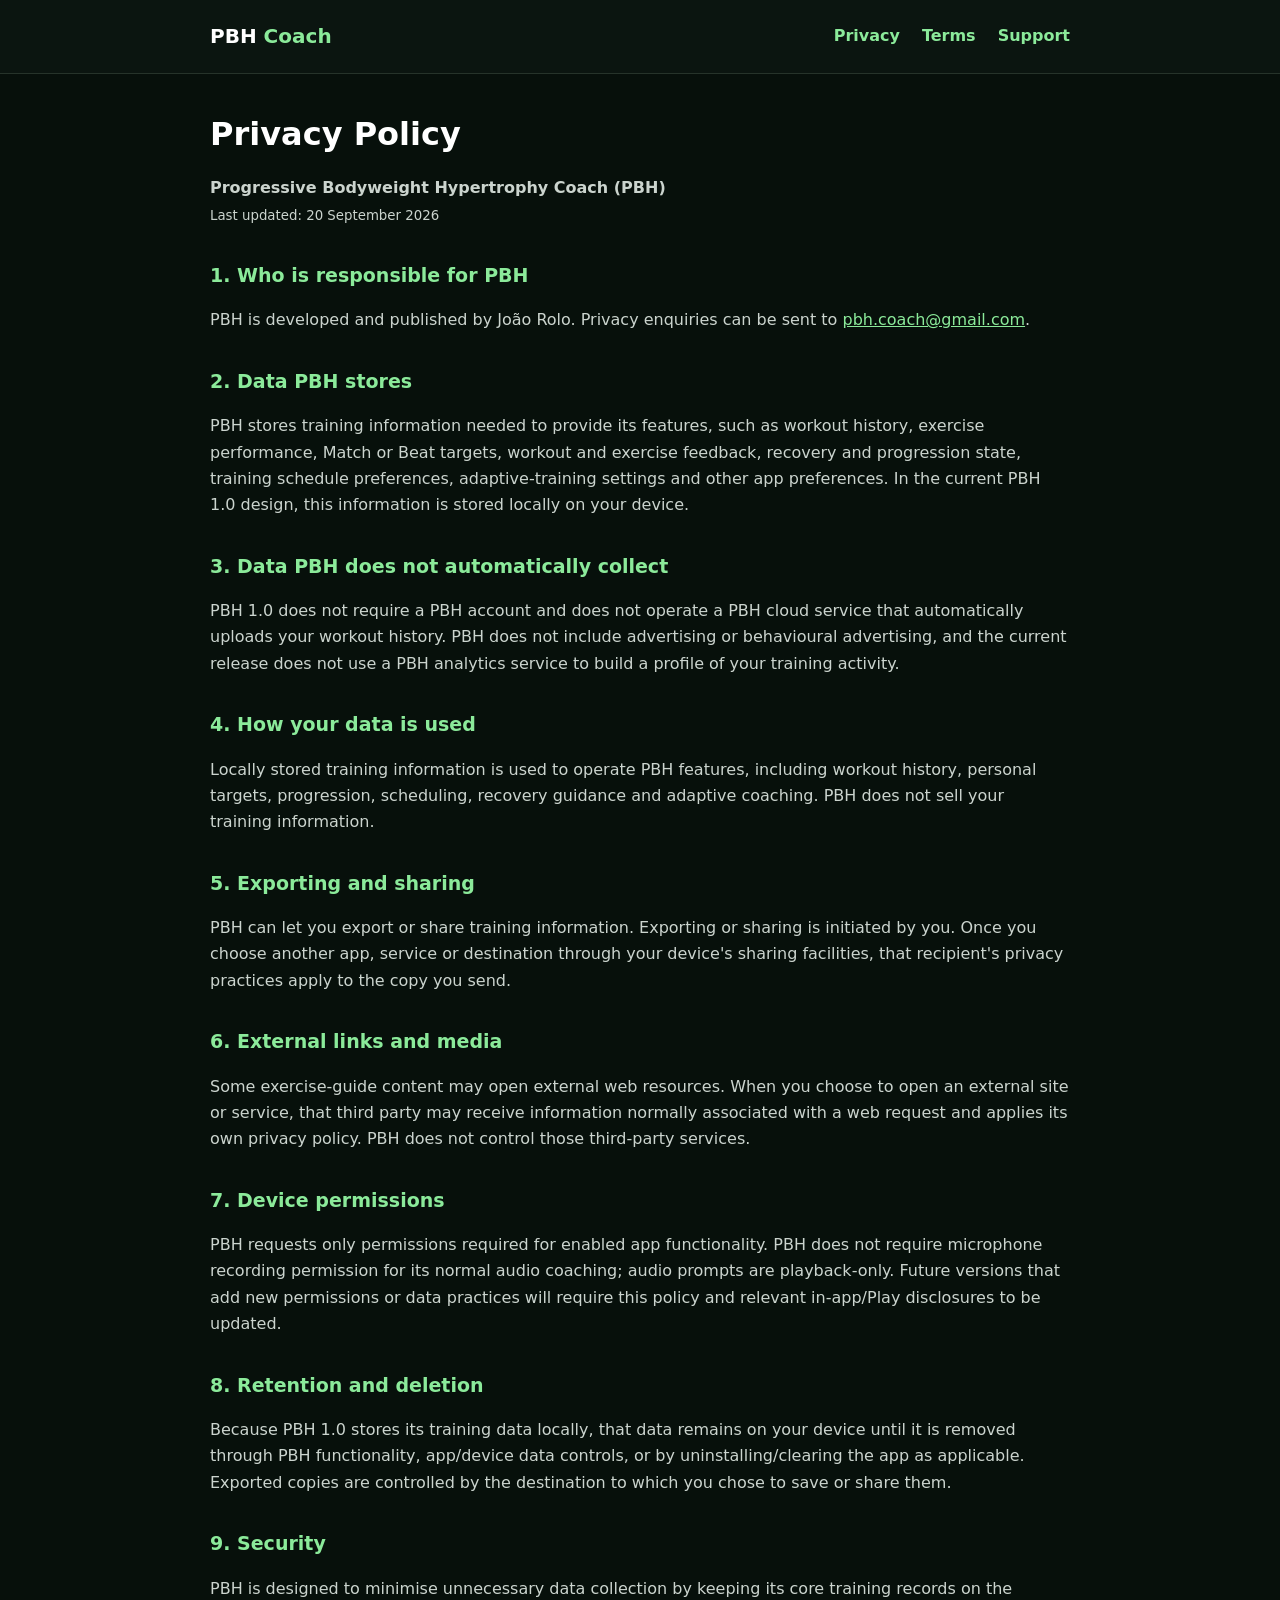
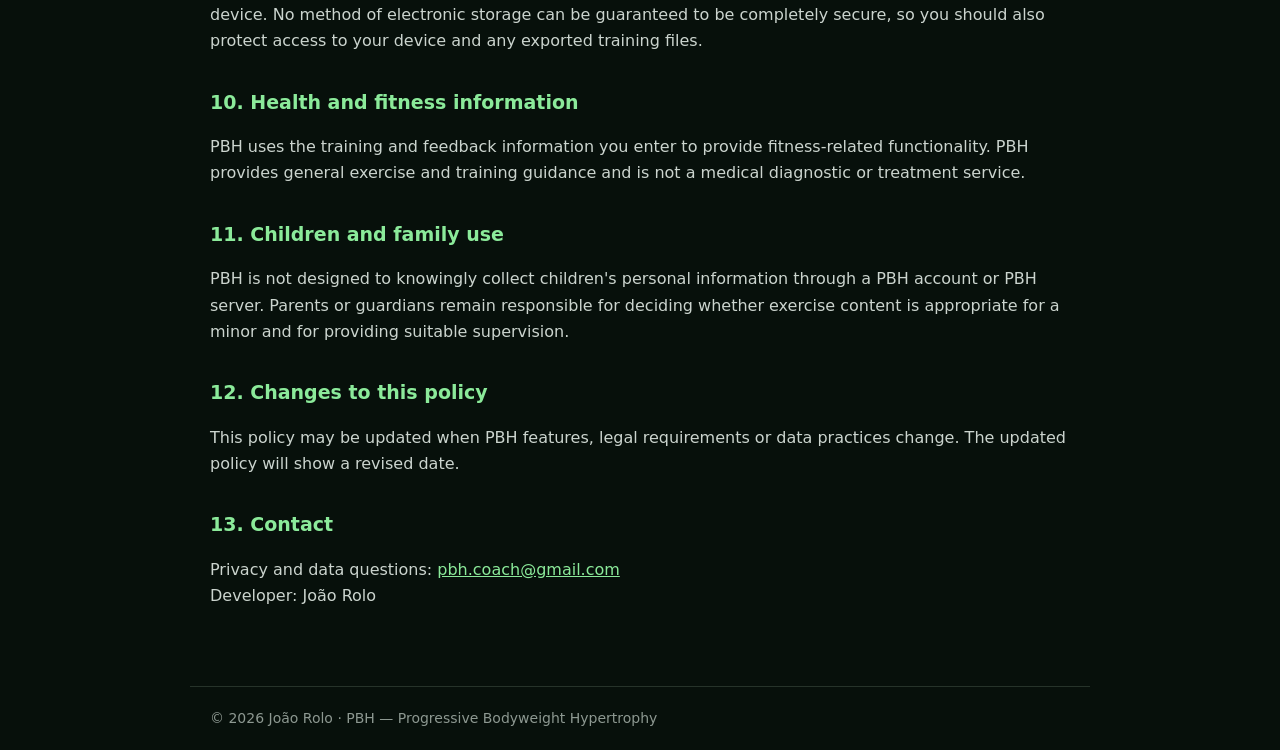
==== privacy-policy.html @ 0f5a8aca "feat: publish PBH public legal and support site" ====
<!doctype html><html lang="en"><head><meta charset="utf-8"><meta name="viewport" content="width=device-width,initial-scale=1"><title>PBH Privacy Policy</title><meta name="description" content="Privacy Policy for PBH — Progressive Bodyweight Hypertrophy."><link rel="stylesheet" href="styles.css"></head><body><header><nav><a class="brand" href="index.html">PBH <span>Coach</span></a><a href="privacy-policy.html">Privacy</a><a href="terms.html">Terms</a><a href="support.html">Support</a></nav></header><main class="legal">
<h1>Privacy Policy</h1>
<p><strong>Progressive Bodyweight Hypertrophy Coach (PBH)</strong><br><small>Last updated: 20 September 2026</small></p>
<h2>1. Who is responsible for PBH</h2><p>PBH is developed and published by João Rolo. Privacy enquiries can be sent to <a href="mailto:pbh.coach@gmail.com">pbh.coach@gmail.com</a>.</p>
<h2>2. Data PBH stores</h2><p>PBH stores training information needed to provide its features, such as workout history, exercise performance, Match or Beat targets, workout and exercise feedback, recovery and progression state, training schedule preferences, adaptive-training settings and other app preferences. In the current PBH 1.0 design, this information is stored locally on your device.</p>
<h2>3. Data PBH does not automatically collect</h2><p>PBH 1.0 does not require a PBH account and does not operate a PBH cloud service that automatically uploads your workout history. PBH does not include advertising or behavioural advertising, and the current release does not use a PBH analytics service to build a profile of your training activity.</p>
<h2>4. How your data is used</h2><p>Locally stored training information is used to operate PBH features, including workout history, personal targets, progression, scheduling, recovery guidance and adaptive coaching. PBH does not sell your training information.</p>
<h2>5. Exporting and sharing</h2><p>PBH can let you export or share training information. Exporting or sharing is initiated by you. Once you choose another app, service or destination through your device's sharing facilities, that recipient's privacy practices apply to the copy you send.</p>
<h2>6. External links and media</h2><p>Some exercise-guide content may open external web resources. When you choose to open an external site or service, that third party may receive information normally associated with a web request and applies its own privacy policy. PBH does not control those third-party services.</p>
<h2>7. Device permissions</h2><p>PBH requests only permissions required for enabled app functionality. PBH does not require microphone recording permission for its normal audio coaching; audio prompts are playback-only. Future versions that add new permissions or data practices will require this policy and relevant in-app/Play disclosures to be updated.</p>
<h2>8. Retention and deletion</h2><p>Because PBH 1.0 stores its training data locally, that data remains on your device until it is removed through PBH functionality, app/device data controls, or by uninstalling/clearing the app as applicable. Exported copies are controlled by the destination to which you chose to save or share them.</p>
<h2>9. Security</h2><p>PBH is designed to minimise unnecessary data collection by keeping its core training records on the device. No method of electronic storage can be guaranteed to be completely secure, so you should also protect access to your device and any exported training files.</p>
<h2>10. Health and fitness information</h2><p>PBH uses the training and feedback information you enter to provide fitness-related functionality. PBH provides general exercise and training guidance and is not a medical diagnostic or treatment service.</p>
<h2>11. Children and family use</h2><p>PBH is not designed to knowingly collect children's personal information through a PBH account or PBH server. Parents or guardians remain responsible for deciding whether exercise content is appropriate for a minor and for providing suitable supervision.</p>
<h2>12. Changes to this policy</h2><p>This policy may be updated when PBH features, legal requirements or data practices change. The updated policy will show a revised date.</p>
<h2>13. Contact</h2><p>Privacy and data questions: <a href="mailto:pbh.coach@gmail.com">pbh.coach@gmail.com</a><br>Developer: João Rolo</p>
</main><footer>© 2026 João Rolo · PBH — Progressive Bodyweight Hypertrophy</footer></body></html>
---- styles.css ----
*{box-sizing:border-box}body{margin:0;background:#07100b;color:#cbd4ce;font-family:system-ui,-apple-system,BlinkMacSystemFont,"Segoe UI",sans-serif;line-height:1.65}header{border-bottom:1px solid #26332a;background:#0b1510}nav,main,footer{max-width:900px;margin:auto;padding:20px}nav{display:flex;align-items:center;gap:22px;flex-wrap:wrap}.brand{color:#fff;font-weight:900;font-size:20px;margin-right:auto}.brand span{color:#8bea9a}a{color:#8bea9a}nav a{text-decoration:none;font-weight:700}.hero{padding:70px 20px 45px}.hero h1{font-size:clamp(38px,8vw,68px);line-height:1.02;color:#fff;margin:0 0 12px}.hero p{font-size:19px;max-width:680px}.card{background:#111a14;border:1px solid #26332a;border-radius:16px;padding:22px;margin:16px 0}.card h2,h2{color:#8bea9a}.card h2{margin-top:0}.links{display:grid;grid-template-columns:repeat(auto-fit,minmax(210px,1fr));gap:14px}.links a{display:block;text-decoration:none}.links .card:hover{border-color:#8bea9a}.meta{color:#8d9891;font-size:14px}.legal h1{color:#fff;line-height:1.2}.legal h2{margin-top:2rem;font-size:19px}.button{display:inline-block;background:#8bea9a;color:#07100b!important;padding:10px 16px;border-radius:10px;text-decoration:none;font-weight:800}footer{margin-top:40px;border-top:1px solid #26332a;color:#8d9891;font-size:14px}@media(max-width:600px){nav{gap:12px}.hero{padding-top:45px}}
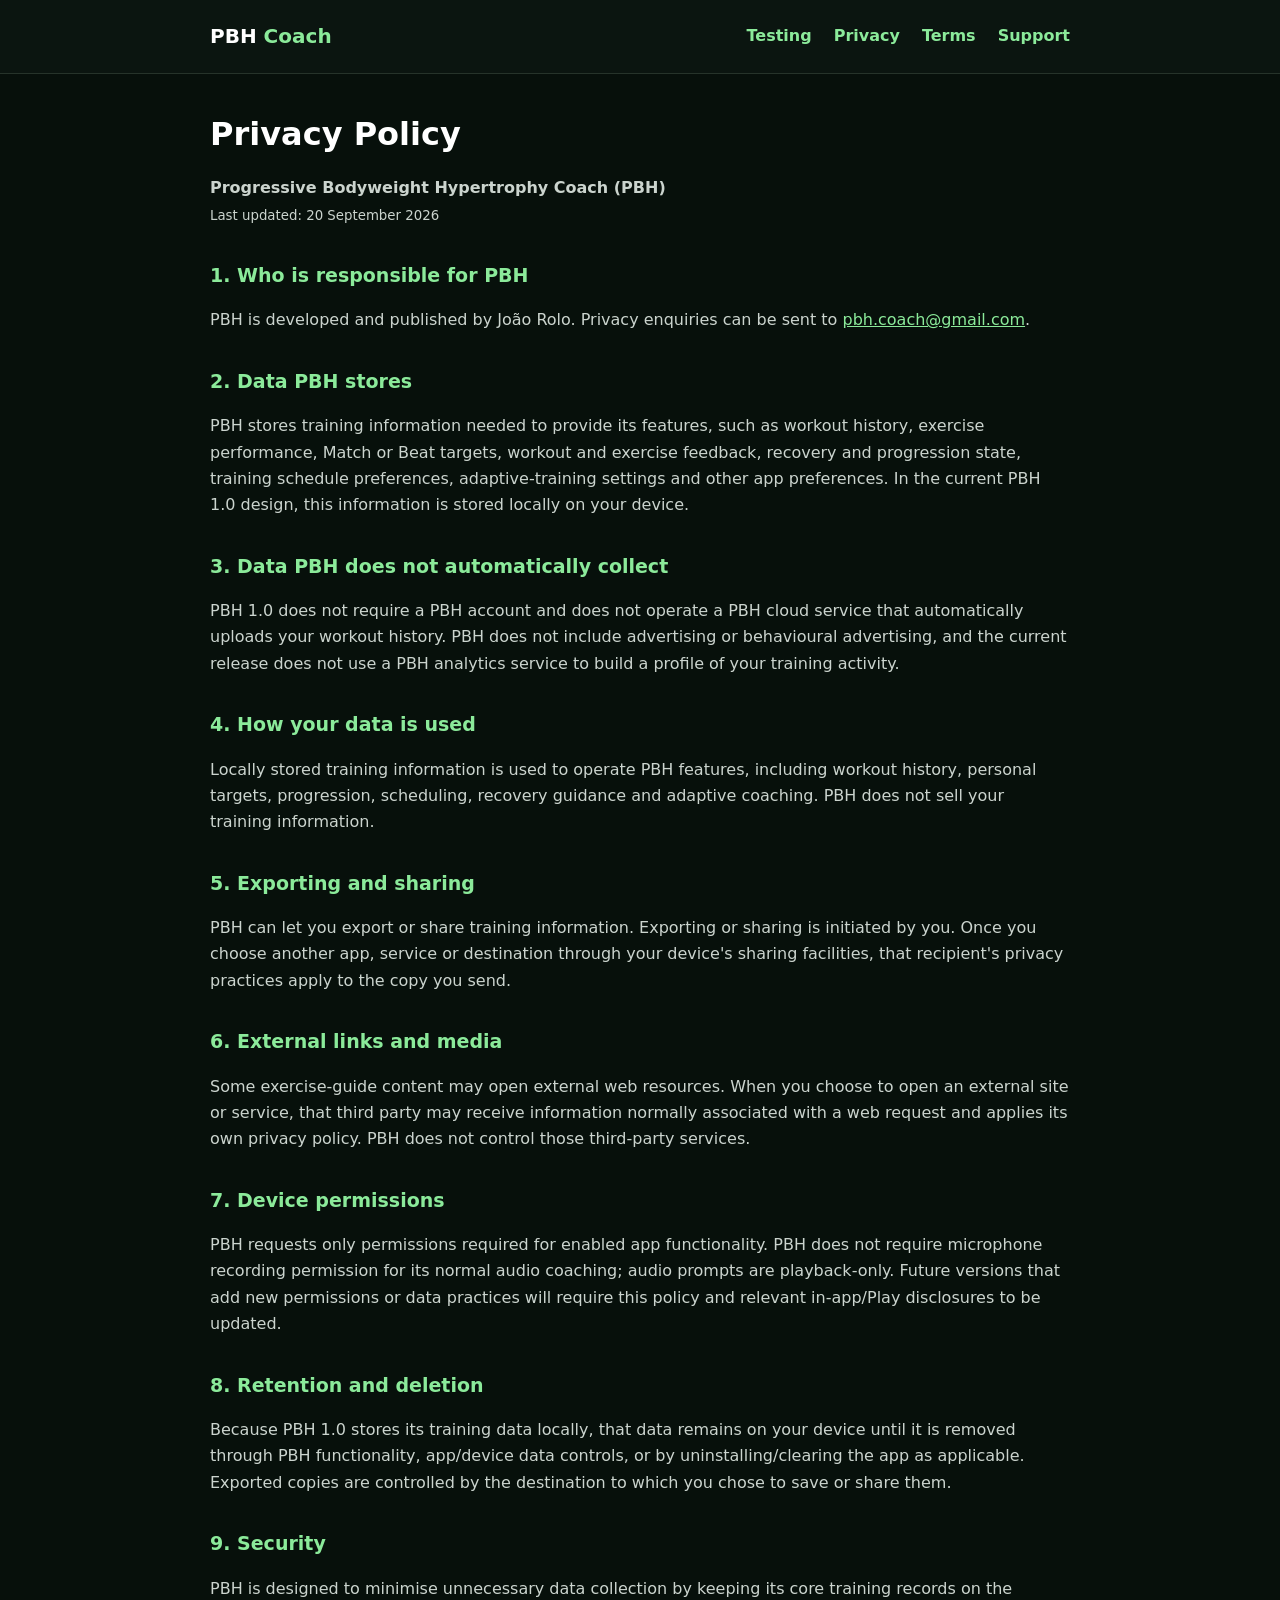
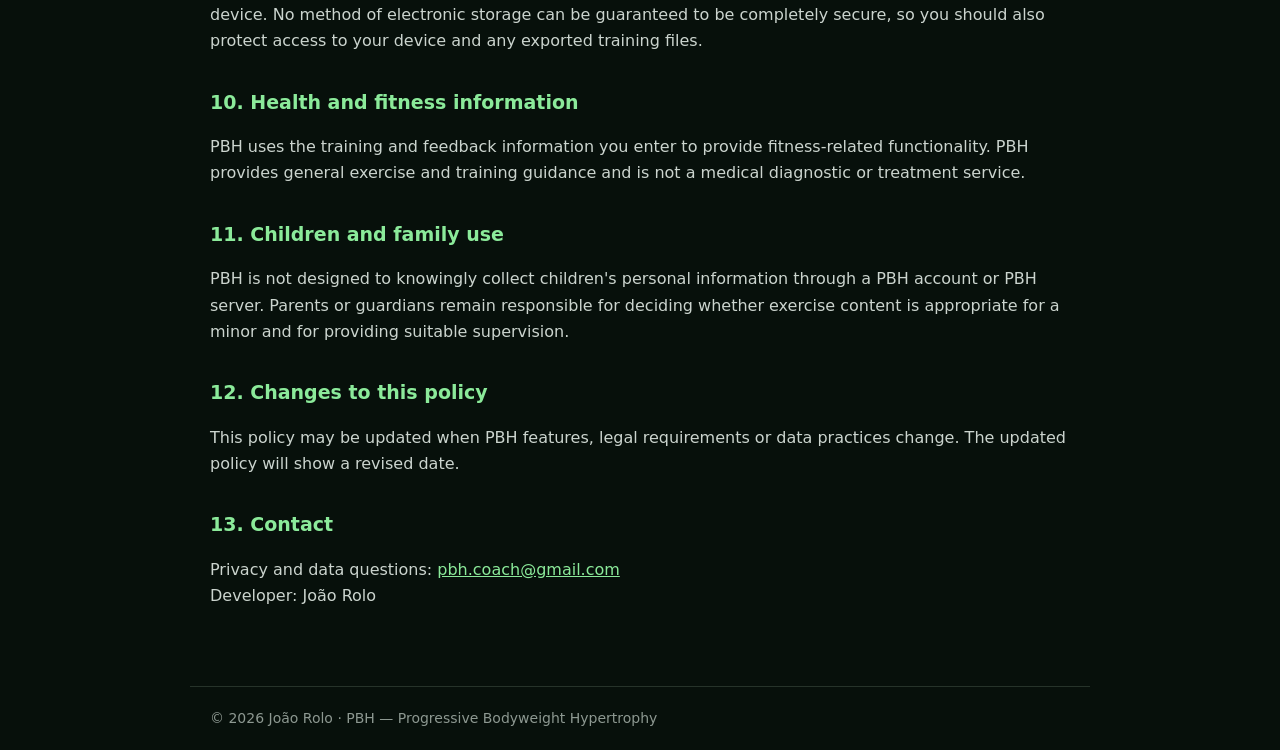
==== commit b53e548a: "add tester pages" ====
--- a/privacy-policy.html
+++ b/privacy-policy.html
@@ -1,4 +1,4 @@
-<!doctype html><html lang="en"><head><meta charset="utf-8"><meta name="viewport" content="width=device-width,initial-scale=1"><title>PBH Privacy Policy</title><meta name="description" content="Privacy Policy for PBH — Progressive Bodyweight Hypertrophy."><link rel="stylesheet" href="styles.css"></head><body><header><nav><a class="brand" href="index.html">PBH <span>Coach</span></a><a href="privacy-policy.html">Privacy</a><a href="terms.html">Terms</a><a href="support.html">Support</a></nav></header><main class="legal">
+<!doctype html><html lang="en"><head><meta charset="utf-8"><meta name="viewport" content="width=device-width,initial-scale=1"><title>PBH Privacy Policy</title><meta name="description" content="Privacy Policy for PBH — Progressive Bodyweight Hypertrophy."><link rel="stylesheet" href="styles.css"></head><body><header><nav><a class="brand" href="index.html">PBH <span>Coach</span></a><a href="tester.html">Testing</a><a href="privacy-policy.html">Privacy</a><a href="terms.html">Terms</a><a href="support.html">Support</a></nav></header><main class="legal">
 <h1>Privacy Policy</h1>
 <p><strong>Progressive Bodyweight Hypertrophy Coach (PBH)</strong><br><small>Last updated: 20 September 2026</small></p>
 <h2>1. Who is responsible for PBH</h2><p>PBH is developed and published by João Rolo. Privacy enquiries can be sent to <a href="mailto:pbh.coach@gmail.com">pbh.coach@gmail.com</a>.</p>
--- a/styles.css
+++ b/styles.css
@@ -1 +1 @@
-*{box-sizing:border-box}body{margin:0;background:#07100b;color:#cbd4ce;font-family:system-ui,-apple-system,BlinkMacSystemFont,"Segoe UI",sans-serif;line-height:1.65}header{border-bottom:1px solid #26332a;background:#0b1510}nav,main,footer{max-width:900px;margin:auto;padding:20px}nav{display:flex;align-items:center;gap:22px;flex-wrap:wrap}.brand{color:#fff;font-weight:900;font-size:20px;margin-right:auto}.brand span{color:#8bea9a}a{color:#8bea9a}nav a{text-decoration:none;font-weight:700}.hero{padding:70px 20px 45px}.hero h1{font-size:clamp(38px,8vw,68px);line-height:1.02;color:#fff;margin:0 0 12px}.hero p{font-size:19px;max-width:680px}.card{background:#111a14;border:1px solid #26332a;border-radius:16px;padding:22px;margin:16px 0}.card h2,h2{color:#8bea9a}.card h2{margin-top:0}.links{display:grid;grid-template-columns:repeat(auto-fit,minmax(210px,1fr));gap:14px}.links a{display:block;text-decoration:none}.links .card:hover{border-color:#8bea9a}.meta{color:#8d9891;font-size:14px}.legal h1{color:#fff;line-height:1.2}.legal h2{margin-top:2rem;font-size:19px}.button{display:inline-block;background:#8bea9a;color:#07100b!important;padding:10px 16px;border-radius:10px;text-decoration:none;font-weight:800}footer{margin-top:40px;border-top:1px solid #26332a;color:#8d9891;font-size:14px}@media(max-width:600px){nav{gap:12px}.hero{padding-top:45px}}+*{box-sizing:border-box}body{margin:0;background:#07100b;color:#cbd4ce;font-family:system-ui,-apple-system,BlinkMacSystemFont,"Segoe UI",sans-serif;line-height:1.65}header{border-bottom:1px solid #26332a;background:#0b1510}nav,main,footer{max-width:900px;margin:auto;padding:20px}nav{display:flex;align-items:center;gap:22px;flex-wrap:wrap}.brand{color:#fff;font-weight:900;font-size:20px;margin-right:auto}.brand span{color:#8bea9a}a{color:#8bea9a}nav a{text-decoration:none;font-weight:700}.hero{padding:70px 20px 45px}.hero h1{font-size:clamp(38px,8vw,68px);line-height:1.02;color:#fff;margin:0 0 12px}.hero p{font-size:19px;max-width:680px}.card{background:#111a14;border:1px solid #26332a;border-radius:16px;padding:22px;margin:16px 0}.card h2,h2{color:#8bea9a}.card h2{margin-top:0}.links{display:grid;grid-template-columns:repeat(auto-fit,minmax(210px,1fr));gap:14px}.links a{display:block;text-decoration:none}.links .card:hover{border-color:#8bea9a}.meta{color:#8d9891;font-size:14px}.legal h1{color:#fff;line-height:1.2}.legal h2{margin-top:2rem;font-size:19px}.button{display:inline-block;background:#8bea9a;color:#07100b!important;padding:10px 16px;border-radius:10px;text-decoration:none;font-weight:800}footer{margin-top:40px;border-top:1px solid #26332a;color:#8d9891;font-size:14px}@media(max-width:600px){nav{gap:12px}.hero{padding-top:45px}}.tester-hero{padding:55px 0 30px}.tester-hero h1{font-size:clamp(36px,7vw,58px);line-height:1.05;color:#fff;margin:0 0 14px}.tester-hero>p:not(.meta){font-size:19px;max-width:720px}.language-jump{display:flex;gap:12px;flex-wrap:wrap;margin-top:24px}.button-secondary{background:transparent;color:#8bea9a!important;border:1px solid #8bea9a}.language-section{scroll-margin-top:20px;padding:22px 0}.language-section>h2{font-size:30px;margin:.25rem 0 1rem}.language-label{color:#8d9891;font-size:13px;font-weight:800;letter-spacing:.08em}.tester-grid{display:grid;grid-template-columns:repeat(2,minmax(0,1fr));gap:14px}.tester-grid .card{margin:8px 0}.tester-page h3{color:#fff;margin-top:0}.tester-page ul{padding-left:22px}.tester-page li{margin:7px 0}.highlight-card{border-color:#496451;background:#101c14}.call-to-action{text-align:center;padding:30px 22px}.tester-button{font-size:17px;padding:13px 20px}.small-note{color:#aeb8b1;font-size:14px;margin-bottom:0}.share-note{border-left:3px solid #8bea9a;padding:12px 16px;margin:22px 0;background:#0b1510;border-radius:0 10px 10px 0}.language-divider{border:0;border-top:1px solid #26332a;margin:38px 0 24px}.tester-legal-links{text-align:center;margin:40px 0 5px;color:#8d9891}.tester-legal-links a{margin:0 8px}@media(max-width:700px){.tester-grid{grid-template-columns:1fr}.tester-hero{padding-top:38px}.call-to-action{text-align:left}.tester-button{display:block;text-align:center}}
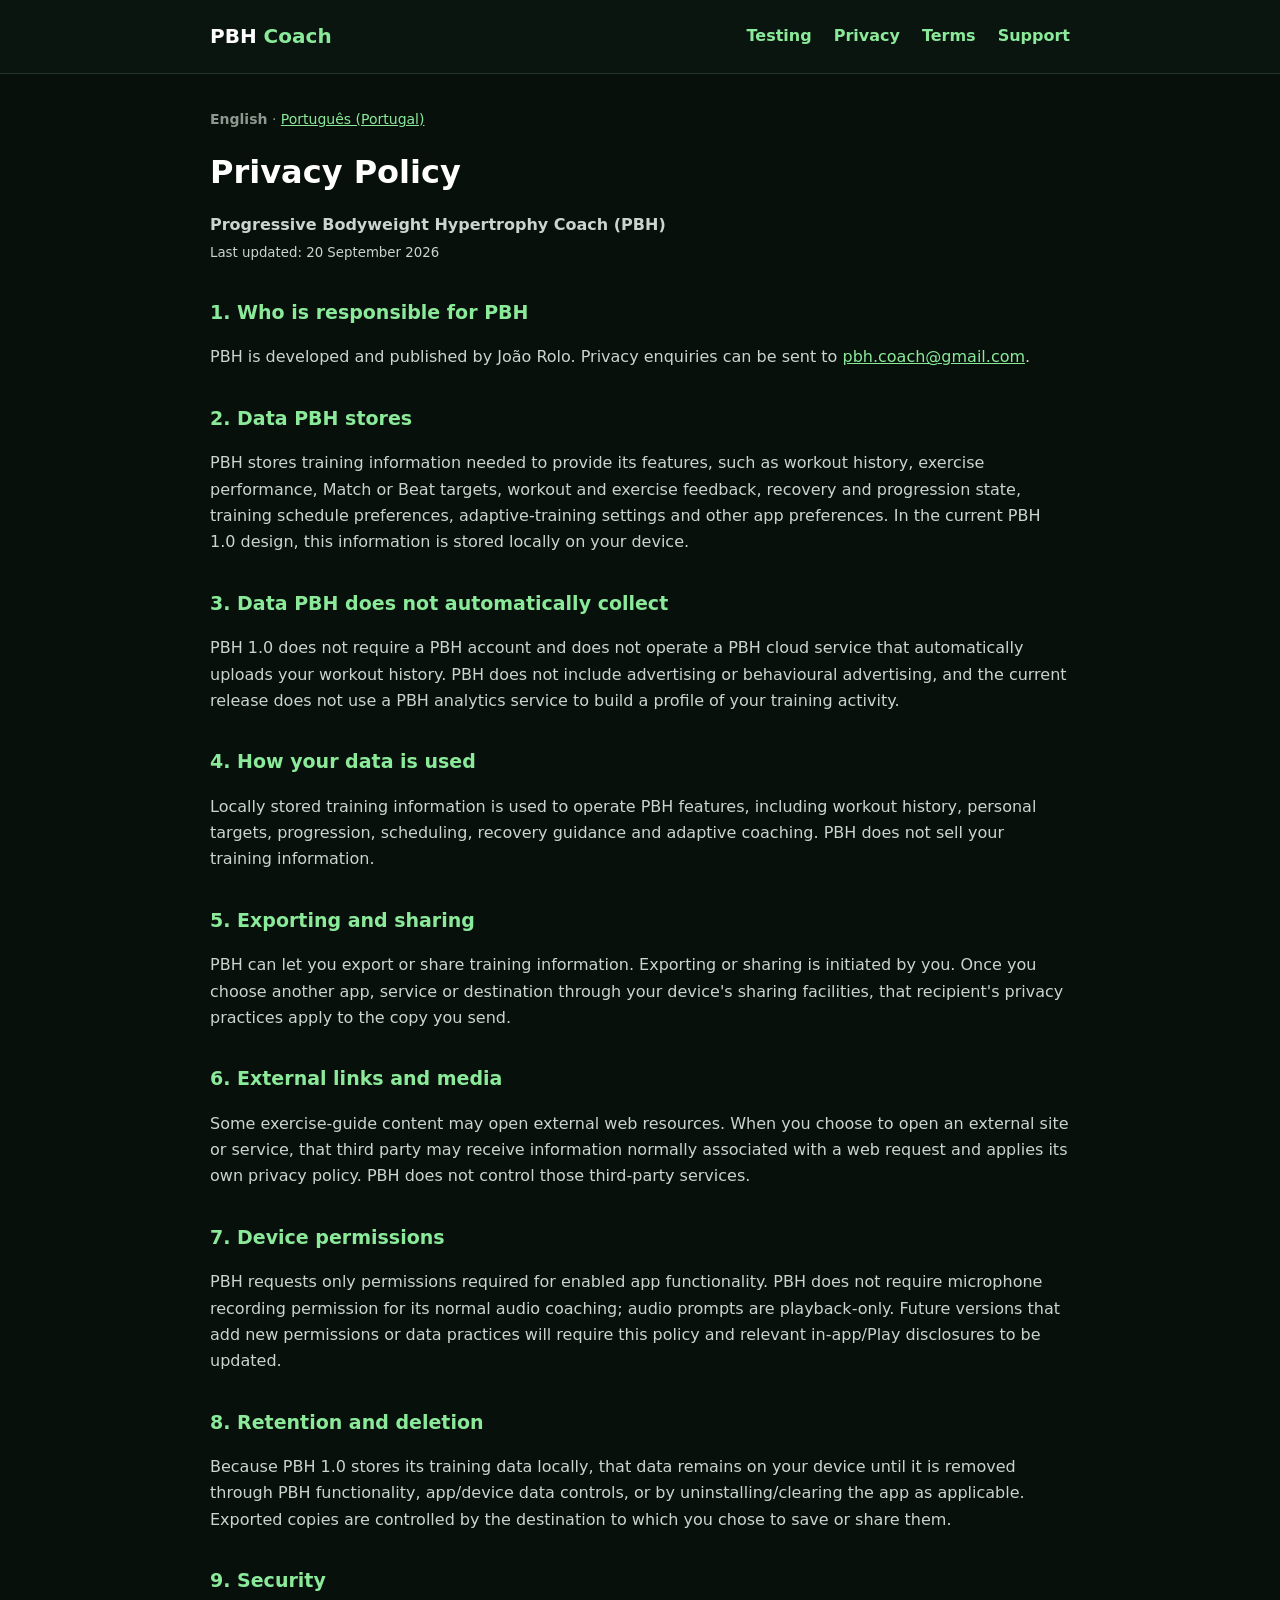
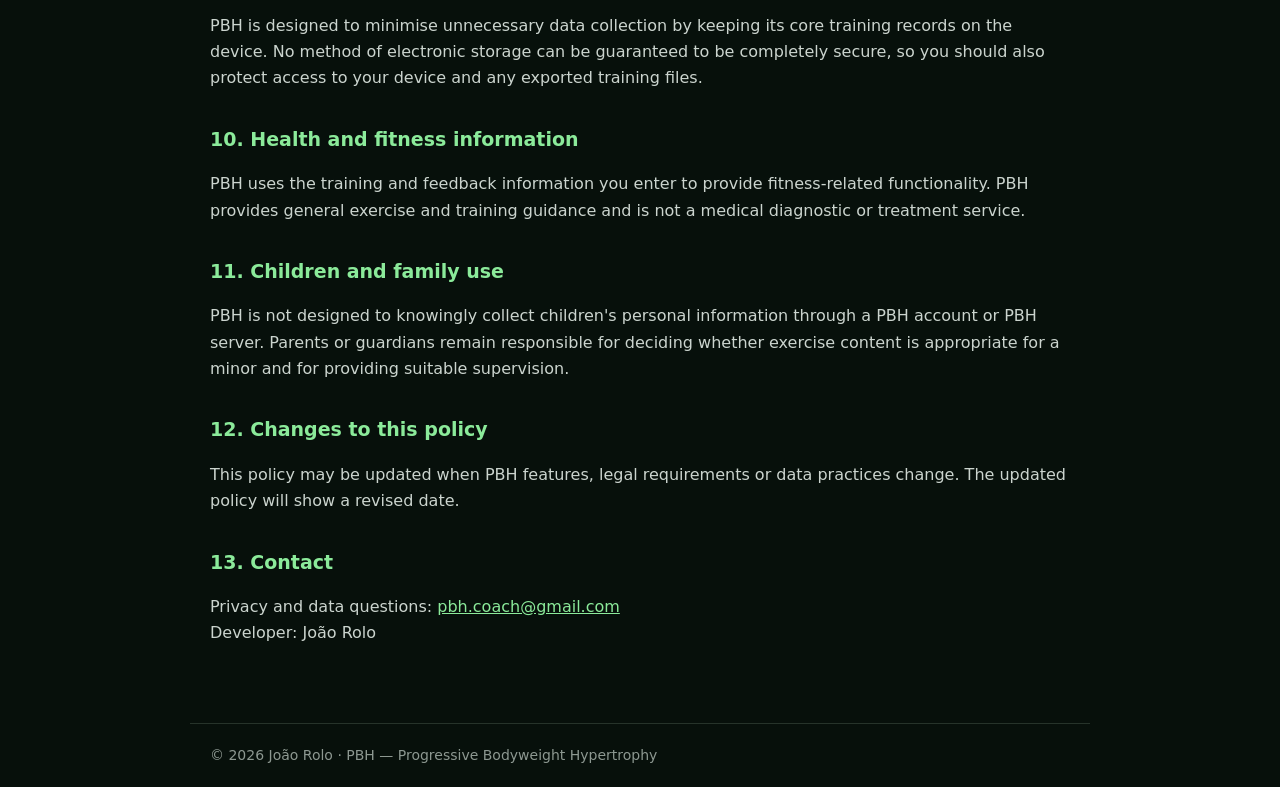
==== commit eb1aa144: "Add files via upload add terms and policies in portuguese" ====
--- a/privacy-policy.html
+++ b/privacy-policy.html
@@ -1,4 +1,4 @@
-<!doctype html><html lang="en"><head><meta charset="utf-8"><meta name="viewport" content="width=device-width,initial-scale=1"><title>PBH Privacy Policy</title><meta name="description" content="Privacy Policy for PBH — Progressive Bodyweight Hypertrophy."><link rel="stylesheet" href="styles.css"></head><body><header><nav><a class="brand" href="index.html">PBH <span>Coach</span></a><a href="tester.html">Testing</a><a href="privacy-policy.html">Privacy</a><a href="terms.html">Terms</a><a href="support.html">Support</a></nav></header><main class="legal">
+<!doctype html><html lang="en"><head><meta charset="utf-8"><meta name="viewport" content="width=device-width,initial-scale=1"><title>PBH Privacy Policy</title><meta name="description" content="Privacy Policy for PBH — Progressive Bodyweight Hypertrophy."><link rel="stylesheet" href="styles.css"></head><body><header><nav><a class="brand" href="index.html">PBH <span>Coach</span></a><a href="tester.html">Testing</a><a href="privacy-policy.html">Privacy</a><a href="terms.html">Terms</a><a href="support.html">Support</a></nav></header><main class="legal"><p class="meta"><strong>English</strong> · <a href="privacy-policy-pt.html" hreflang="pt-PT">Português (Portugal)</a></p>
 <h1>Privacy Policy</h1>
 <p><strong>Progressive Bodyweight Hypertrophy Coach (PBH)</strong><br><small>Last updated: 20 September 2026</small></p>
 <h2>1. Who is responsible for PBH</h2><p>PBH is developed and published by João Rolo. Privacy enquiries can be sent to <a href="mailto:pbh.coach@gmail.com">pbh.coach@gmail.com</a>.</p>
